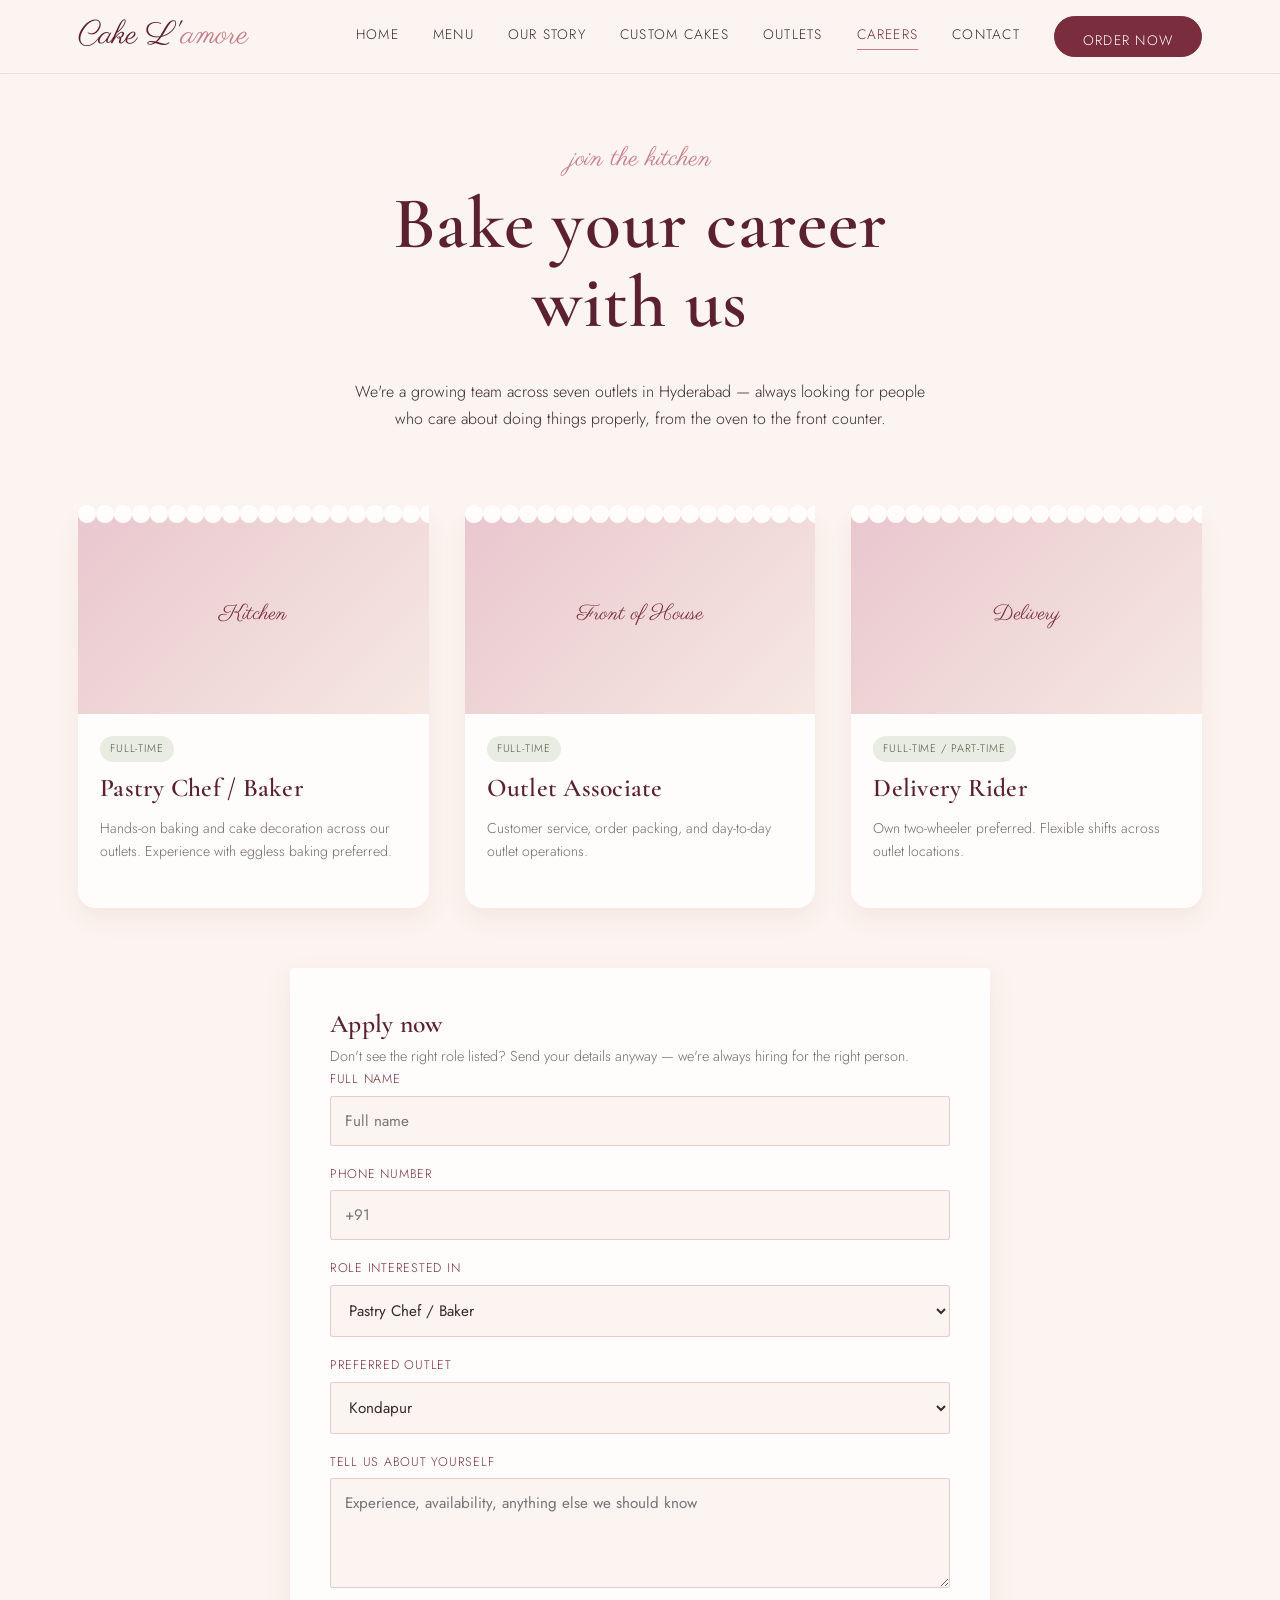
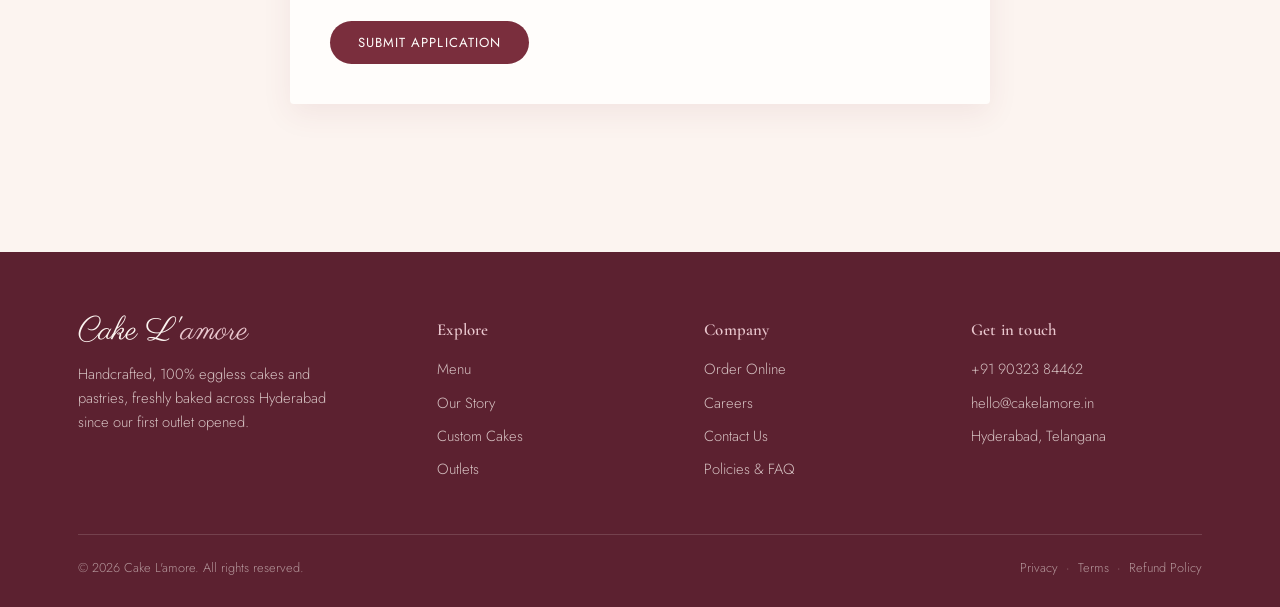
==== careers.html @ 60b2424f "Add files via upload" ====
<!DOCTYPE html>
<html lang="en">
<head>
<meta charset="UTF-8">
<meta name="viewport" content="width=device-width, initial-scale=1.0">
<title>Careers — Cake L'amore</title>
<meta name="description" content="Join the Cake L'amore team — open roles across our Hyderabad bakery outlets.">
<link rel="stylesheet" href="style.css">
</head>
<body data-page="careers">

<div id="loader" aria-hidden="true">
  <svg viewBox="0 0 300 100" xmlns="http://www.w3.org/2000/svg">
    <path d="M20,70 Q40,20 70,60 Q90,90 110,50 Q130,15 160,55 Q185,85 210,45 Q235,15 260,55" />
  </svg>
</div>

<header class="site">
  <div class="nav-inner">
    <a href="index.html" class="wordmark">Cake L'<span>amore</span></a>
    <nav class="links">
      <a href="index.html" data-nav="home">Home</a>
      <a href="menu.html" data-nav="menu">Menu</a>
      <a href="our-story.html" data-nav="story">Our Story</a>
      <a href="custom-cakes.html" data-nav="custom">Custom Cakes</a>
      <a href="outlets.html" data-nav="outlets">Outlets</a>
      <a href="careers.html" data-nav="careers">Careers</a>
      <a href="contact.html" data-nav="contact">Contact</a>
      <a href="order.html" class="btn solid">Order Now</a>
    </nav>
    <button class="hamburger" aria-label="Menu"><span></span><span></span><span></span></button>
  </div>
</header>

<section style="padding-top:64px;padding-bottom:20px">
  <div class="container section-head reveal">
    <span class="eyebrow">join the kitchen</span>
    <h1>Bake your career with us</h1>
    <p>We're a growing team across seven outlets in Hyderabad — always looking for people who care about doing things properly, from the oven to the front counter.</p>
  </div>
</section>

<section style="padding-top:10px">
  <div class="container">
    <div class="grid">

      <article class="card reveal">
        <div class="thumb">Kitchen</div>
        <div class="body">
          <span class="tag">Full-time</span>
          <h3>Pastry Chef / Baker</h3>
          <p style="font-size:.88rem;color:rgba(58,42,46,.7)">Hands-on baking and cake decoration across our outlets. Experience with eggless baking preferred.</p>
        </div>
      </article>

      <article class="card reveal">
        <div class="thumb">Front of House</div>
        <div class="body">
          <span class="tag">Full-time</span>
          <h3>Outlet Associate</h3>
          <p style="font-size:.88rem;color:rgba(58,42,46,.7)">Customer service, order packing, and day-to-day outlet operations.</p>
        </div>
      </article>

      <article class="card reveal">
        <div class="thumb">Delivery</div>
        <div class="body">
          <span class="tag">Full-time / Part-time</span>
          <h3>Delivery Rider</h3>
          <p style="font-size:.88rem;color:rgba(58,42,46,.7)">Own two-wheeler preferred. Flexible shifts across outlet locations.</p>
        </div>
      </article>

    </div>

    <div class="form-box reveal" style="margin-top:60px;max-width:700px;margin-left:auto;margin-right:auto">
      <h3 style="margin-bottom:6px">Apply now</h3>
      <p style="font-size:.9rem;color:rgba(58,42,46,.7);margin-bottom:0">Don't see the right role listed? Send your details anyway — we're always hiring for the right person.</p>
      <form data-demo-form>
        <label for="aname">Full Name</label>
        <input id="aname" type="text" required placeholder="Full name">

        <label for="aphone">Phone Number</label>
        <input id="aphone" type="tel" required placeholder="+91">

        <label for="arole">Role Interested In</label>
        <select id="arole">
          <option>Pastry Chef / Baker</option>
          <option>Outlet Associate</option>
          <option>Delivery Rider</option>
          <option>Other</option>
        </select>

        <label for="aoutlet">Preferred Outlet</label>
        <select id="aoutlet">
          <option>Kondapur</option>
          <option>Himayath Nagar</option>
          <option>Jubilee Hills</option>
          <option>Nizampet</option>
          <option>LB Nagar</option>
          <option>Secunderabad</option>
          <option>Manikonda / Narsingi</option>
          <option>Any</option>
        </select>

        <label for="anote">Tell us about yourself</label>
        <textarea id="anote" placeholder="Experience, availability, anything else we should know"></textarea>

        <button type="submit" class="btn solid" style="margin-top:24px;border:none;cursor:pointer">Submit Application</button>
        <p class="form-success" style="display:none;color:var(--wine);margin-top:16px">Thanks! Our team will review your application and reach out if it's a fit.</p>
      </form>
    </div>
  </div>
</section>

<footer class="site">
  <div class="container">
    <div class="foot-grid">
      <div>
        <div class="wordmark">Cake L'<span>amore</span></div>
        <p style="margin-top:14px;max-width:260px">Handcrafted, 100% eggless cakes and pastries, freshly baked across Hyderabad since our first outlet opened.</p>
      </div>
      <div>
        <h4>Explore</h4>
        <a href="menu.html">Menu</a>
        <a href="our-story.html">Our Story</a>
        <a href="custom-cakes.html">Custom Cakes</a>
        <a href="outlets.html">Outlets</a>
      </div>
      <div>
        <h4>Company</h4>
        <a href="order.html">Order Online</a>
        <a href="careers.html">Careers</a>
        <a href="contact.html">Contact Us</a>
        <a href="policies.html">Policies &amp; FAQ</a>
      </div>
      <div>
        <h4>Get in touch</h4>
        <a href="tel:+919032384462">+91 90323 84462</a>
        <a href="mailto:hello@cakelamore.in">hello@cakelamore.in</a>
        <p>Hyderabad, Telangana</p>
      </div>
    </div>
    <div class="foot-bottom">
      <span>© 2026 Cake L'amore. All rights reserved.</span>
      <span><a href="policies.html">Privacy</a> &nbsp;·&nbsp; <a href="policies.html">Terms</a> &nbsp;·&nbsp; <a href="policies.html">Refund Policy</a></span>
    </div>
  </div>
</footer>
<script src="script.js"></script>
</body>
</html>
---- style.css ----
/* ===================================================================
   CAKE L'AMORE — shared stylesheet
   Design language: French patisserie, soft pastel, restrained motion
=================================================================== */

@import url('https://fonts.googleapis.com/css2?family=Cormorant+Garamond:ital,wght@0,400;0,500;0,600;0,700;1,500;1,600&family=Parisienne&family=Jost:wght@300;400;500;600&display=swap');

:root{
  --cream:        #FCF4F0;
  --cream-deep:    #F6E8E2;
  --rose:          #C77B8C;
  --rose-soft:     #E9C7CE;
  --wine:          #7A2E3D;
  --wine-deep:     #5C2130;
  --ink:           #3A2A2E;
  --gold:          #C9A15D;
  --sage:          #A8B89A;
  --white:         #FFFDFB;

  --display: 'Cormorant Garamond', serif;
  --script:  'Parisienne', cursive;
  --body:    'Jost', sans-serif;

  --max: 1180px;
  --radius: 4px;
  --ease: cubic-bezier(.4,.05,.2,1);
}

*,*::before,*::after{ box-sizing:border-box; }
html{ scroll-behavior:smooth; }
body{
  margin:0;
  background:var(--cream);
  color:var(--ink);
  font-family:var(--body);
  font-weight:300;
  line-height:1.65;
  -webkit-font-smoothing:antialiased;
}
img{ max-width:100%; display:block; }
a{ color:inherit; text-decoration:none; }
h1,h2,h3,h4{
  font-family:var(--display);
  font-weight:600;
  color:var(--wine-deep);
  margin:0 0 .5em;
  letter-spacing:.01em;
}
h1{ font-size:clamp(2.6rem,6vw,4.6rem); font-weight:600; line-height:1.08; }
h2{ font-size:clamp(1.9rem,4vw,2.8rem); line-height:1.15; }
h3{ font-size:clamp(1.3rem,2.4vw,1.6rem); line-height:1.25; }
p{ margin:0 0 1em; }
.container{ max-width:var(--max); margin:0 auto; padding:0 28px; }

::selection{ background:var(--rose-soft); color:var(--wine-deep); }
:focus-visible{ outline:2px solid var(--wine); outline-offset:3px; }

/* ---------- eyebrow / script label ---------- */
.eyebrow{
  font-family:var(--script);
  font-size:1.6rem;
  color:var(--rose);
  display:inline-block;
  margin-bottom:.15em;
}

/* ---------- loader ---------- */
#loader{
  position:fixed; inset:0; z-index:999;
  background:var(--cream);
  display:flex; align-items:center; justify-content:center;
  transition:opacity .6s var(--ease), visibility .6s var(--ease);
}
#loader svg{ width:220px; height:auto; }
#loader path{
  fill:none; stroke:var(--gold); stroke-width:2;
  stroke-dasharray:600; stroke-dashoffset:600;
  animation:draw 1.1s var(--ease) forwards;
}
@keyframes draw{ to{ stroke-dashoffset:0; } }
#loader.hide{ opacity:0; visibility:hidden; }
@media (prefers-reduced-motion:reduce){
  #loader{ display:none !important; }
}

/* ---------- header ---------- */
header.site{
  position:sticky; top:0; z-index:100;
  background:rgba(252,244,240,.92);
  backdrop-filter:blur(6px);
  border-bottom:1px solid rgba(122,46,61,.1);
}
.nav-inner{
  max-width:var(--max); margin:0 auto; padding:16px 28px;
  display:flex; align-items:center; justify-content:space-between;
}
.wordmark{
  font-family:var(--script);
  font-size:2rem;
  color:var(--wine-deep);
  line-height:1;
}
.wordmark span{ color:var(--rose); }
nav.links{ display:flex; gap:34px; align-items:center; }
nav.links a{
  font-size:.86rem; letter-spacing:.09em; text-transform:uppercase;
  color:var(--ink); position:relative; padding-bottom:4px;
}
nav.links a::after{
  content:''; position:absolute; left:0; bottom:0; width:0; height:1px;
  background:var(--rose); transition:width .35s var(--ease);
}
nav.links a:hover::after, nav.links a.active::after{ width:100%; }
nav.links a.active{ color:var(--wine); }
.btn{
  display:inline-block; padding:12px 28px;
  font-family:var(--body); font-size:.82rem; letter-spacing:.08em; text-transform:uppercase;
  border:1.5px solid var(--wine); border-radius:100px;
  color:var(--wine); position:relative; overflow:hidden;
  transition:color .4s var(--ease);
}
.btn::before{
  content:''; position:absolute; inset:0; background:var(--wine);
  transform:scaleX(0); transform-origin:left; transition:transform .4s var(--ease); z-index:-1;
}
.btn:hover{ color:var(--white); }
.btn:hover::before{ transform:scaleX(1); }
.btn.solid{ background:var(--wine); color:var(--white); }
.btn.solid::before{ background:var(--wine-deep); }
.btn.gold{ border-color:var(--gold); color:var(--wine-deep); }
.btn.gold::before{ background:var(--gold); }
.btn.gold:hover{ color:var(--wine-deep); }

.hamburger{ display:none; flex-direction:column; gap:5px; cursor:pointer; background:none; border:none; }
.hamburger span{ width:24px; height:1.5px; background:var(--ink); display:block; }

/* ---------- hero ---------- */
.hero{
  min-height:88vh; display:flex; align-items:center; position:relative;
  background:linear-gradient(180deg, var(--cream) 0%, var(--cream-deep) 100%);
  overflow:hidden;
}
.hero .container{ position:relative; z-index:2; text-align:center; }
.hero .wordmark-hero{
  font-family:var(--script); color:var(--wine-deep);
  font-size:clamp(3rem,9vw,6.5rem); line-height:1.05;
}
.hero p.lede{
  font-family:var(--display); font-style:italic; font-size:1.3rem;
  color:var(--ink); max-width:520px; margin:18px auto 34px;
}
.hero-cta{ display:flex; gap:18px; justify-content:center; flex-wrap:wrap; }
.hero-blob{
  position:absolute; border-radius:50%; filter:blur(60px); opacity:.35; z-index:1;
}
.hero-blob.a{ width:340px; height:340px; background:var(--rose-soft); top:-60px; left:-80px; }
.hero-blob.b{ width:280px; height:280px; background:var(--sage); bottom:-80px; right:-60px; opacity:.25; }

/* ---------- swirl divider (signature element) ---------- */
.swirl{ display:flex; justify-content:center; margin:6px 0 10px; }
.swirl svg{ width:180px; height:36px; overflow:visible; }
.swirl path{
  fill:none; stroke:var(--rose); stroke-width:2; stroke-linecap:round;
  stroke-dasharray:400; stroke-dashoffset:400;
  transition:stroke-dashoffset 1.1s var(--ease);
}
.swirl.in-view path{ stroke-dashoffset:0; }

/* ---------- sections ---------- */
section{ padding:88px 0; }
.section-head{ text-align:center; max-width:640px; margin:0 auto 52px; }
.reveal{ opacity:0; transform:translateY(26px); transition:opacity .8s var(--ease), transform .8s var(--ease); }
.reveal.in-view{ opacity:1; transform:none; }

/* ---------- cards / grid ---------- */
.grid{ display:grid; grid-template-columns:repeat(3,1fr); gap:36px; }
.card{
  position:relative; background:var(--white); border-radius:2px 2px 18px 18px;
  padding-bottom:8px; box-shadow:0 10px 26px rgba(122,46,61,.07);
  transition:transform .45s var(--ease), box-shadow .45s var(--ease);
}
.card::before{
  content:''; position:absolute; top:-9px; left:0; right:0; height:18px;
  background-image:radial-gradient(circle at 9px 9px, var(--white) 8.5px, transparent 9.5px);
  background-size:18px 18px; background-repeat:repeat-x;
}
.card:hover{ transform:translateY(-8px); box-shadow:0 22px 40px rgba(122,46,61,.16); }
.card .thumb{
  height:200px; background:linear-gradient(135deg,var(--rose-soft),var(--cream-deep));
  display:flex; align-items:center; justify-content:center;
  font-family:var(--script); color:var(--wine); font-size:1.3rem; text-align:center; padding:10px;
  overflow:hidden;
}
.card .thumb img{ width:100%; height:100%; object-fit:cover; transition:transform .6s var(--ease); }
.card:hover .thumb img{ transform:scale(1.08); }
.card .body{ padding:20px 22px 22px; }
.tag{
  display:inline-block; font-size:.68rem; letter-spacing:.08em; text-transform:uppercase;
  background:rgba(168,184,154,.25); color:#4b5c40; padding:4px 10px; border-radius:100px; margin-bottom:10px;
}
.price{ font-family:var(--display); font-weight:600; color:var(--wine); font-size:1.15rem; }

/* ---------- footer ---------- */
footer.site{ background:var(--wine-deep); color:var(--cream); padding:64px 0 28px; margin-top:60px; }
footer.site .wordmark{ color:var(--cream); }
footer.site .wordmark span{ color:var(--rose-soft); }
.foot-grid{ display:grid; grid-template-columns:1.4fr 1fr 1fr 1fr; gap:36px; margin-bottom:44px; }
.foot-grid h4{ color:var(--rose-soft); font-size:1.05rem; margin-bottom:14px; }
.foot-grid a, .foot-grid p{ color:rgba(252,244,240,.75); font-size:.92rem; display:block; margin-bottom:9px; }
.foot-grid a:hover{ color:var(--gold); }
.foot-bottom{
  border-top:1px solid rgba(252,244,240,.15); padding-top:22px;
  display:flex; justify-content:space-between; flex-wrap:wrap; gap:10px;
  font-size:.8rem; color:rgba(252,244,240,.55);
}

/* ---------- forms ---------- */
.form-box{ background:var(--white); border-radius:4px; padding:40px; box-shadow:0 10px 30px rgba(122,46,61,.08); }
label{ display:block; font-size:.78rem; letter-spacing:.06em; text-transform:uppercase; color:var(--wine); margin:18px 0 6px; }
label:first-child{ margin-top:0; }
input, select, textarea{
  width:100%; padding:13px 14px; font-family:var(--body); font-size:.95rem;
  border:1px solid rgba(122,46,61,.2); border-radius:3px; background:var(--cream);
  color:var(--ink); transition:border-color .3s var(--ease);
}
input:focus, select:focus, textarea:focus{ border-color:var(--rose); outline:none; }
textarea{ resize:vertical; min-height:110px; }
.form-note{ font-size:.82rem; color:rgba(58,42,46,.6); margin-top:16px; }

/* ---------- timeline (Our Story) ---------- */
.timeline{ position:relative; max-width:760px; margin:0 auto; }
.timeline::before{ content:''; position:absolute; left:18px; top:0; bottom:0; width:1px; background:rgba(122,46,61,.2); }
.t-item{ position:relative; padding-left:56px; margin-bottom:48px; }
.t-item::before{
  content:''; position:absolute; left:11px; top:4px; width:15px; height:15px; border-radius:50%;
  background:var(--rose); border:3px solid var(--cream);
  box-shadow:0 0 0 1px var(--rose);
}
.t-year{ font-family:var(--display); font-style:italic; color:var(--rose); font-size:1.1rem; }

/* ---------- accordion (Policies) ---------- */
.accordion-item{ border-bottom:1px solid rgba(122,46,61,.15); }
.accordion-item h3{ margin:0; }
.accordion-item button{
  width:100%; text-align:left; background:none; border:none; cursor:pointer;
  padding:26px 4px; display:flex; justify-content:space-between; align-items:center;
  font-family:var(--display); font-size:1.3rem; color:var(--wine-deep); font-weight:600;
}
.accordion-item .plus{ font-size:1.6rem; color:var(--rose); transition:transform .35s var(--ease); }
.accordion-item.open .plus{ transform:rotate(45deg); }
.accordion-body{ max-height:0; overflow:hidden; transition:max-height .5s var(--ease); }
.accordion-body div{ padding:0 4px 26px; color:rgba(58,42,46,.85); font-size:.95rem; }
.accordion-body ul{ padding-left:20px; }
.accordion-body li{ margin-bottom:8px; }

/* ---------- outlets ---------- */
.outlet-card{
  background:var(--white); border-radius:4px; padding:26px 28px; box-shadow:0 8px 22px rgba(122,46,61,.06);
  display:flex; justify-content:space-between; gap:20px; flex-wrap:wrap; align-items:flex-start;
}
.outlet-card + .outlet-card{ margin-top:18px; }
.outlet-card h3{ margin-bottom:6px; }
.outlet-card .meta{ font-size:.88rem; color:rgba(58,42,46,.7); }
.outlet-card .meta strong{ color:var(--wine); }

/* ---------- order-partner cards ---------- */
.partner-grid{ display:grid; grid-template-columns:repeat(3,1fr); gap:28px; }
.partner-card{
  background:var(--white); border-radius:4px; padding:36px 28px; text-align:center;
  box-shadow:0 10px 26px rgba(122,46,61,.07); transition:transform .4s var(--ease);
}
.partner-card:hover{ transform:translateY(-6px); }
.partner-card .icon{
  width:58px; height:58px; margin:0 auto 18px; border-radius:50%;
  background:var(--rose-soft); display:flex; align-items:center; justify-content:center;
  font-family:var(--script); font-size:1.5rem; color:var(--wine-deep);
}

/* ---------- utility banners ---------- */
.banner{
  background:var(--rose-soft); border-radius:4px; padding:44px; text-align:center;
  margin:70px auto 0; max-width:900px;
}
.banner h3{ margin-bottom:10px; }

/* ---------- responsive ---------- */
@media (max-width:960px){
  .grid{ grid-template-columns:repeat(2,1fr); }
  .foot-grid{ grid-template-columns:1fr 1fr; }
  .partner-grid{ grid-template-columns:1fr; }
}
@media (max-width:720px){
  nav.links{
    position:fixed; top:64px; left:0; right:0; background:var(--cream);
    flex-direction:column; padding:24px 28px; gap:20px;
    transform:translateY(-120%); transition:transform .4s var(--ease);
    border-bottom:1px solid rgba(122,46,61,.1);
  }
  nav.links.open{ transform:translateY(0); }
  .hamburger{ display:flex; }
  .grid{ grid-template-columns:1fr; }
  .foot-grid{ grid-template-columns:1fr 1fr; }
  .outlet-card{ flex-direction:column; }
}
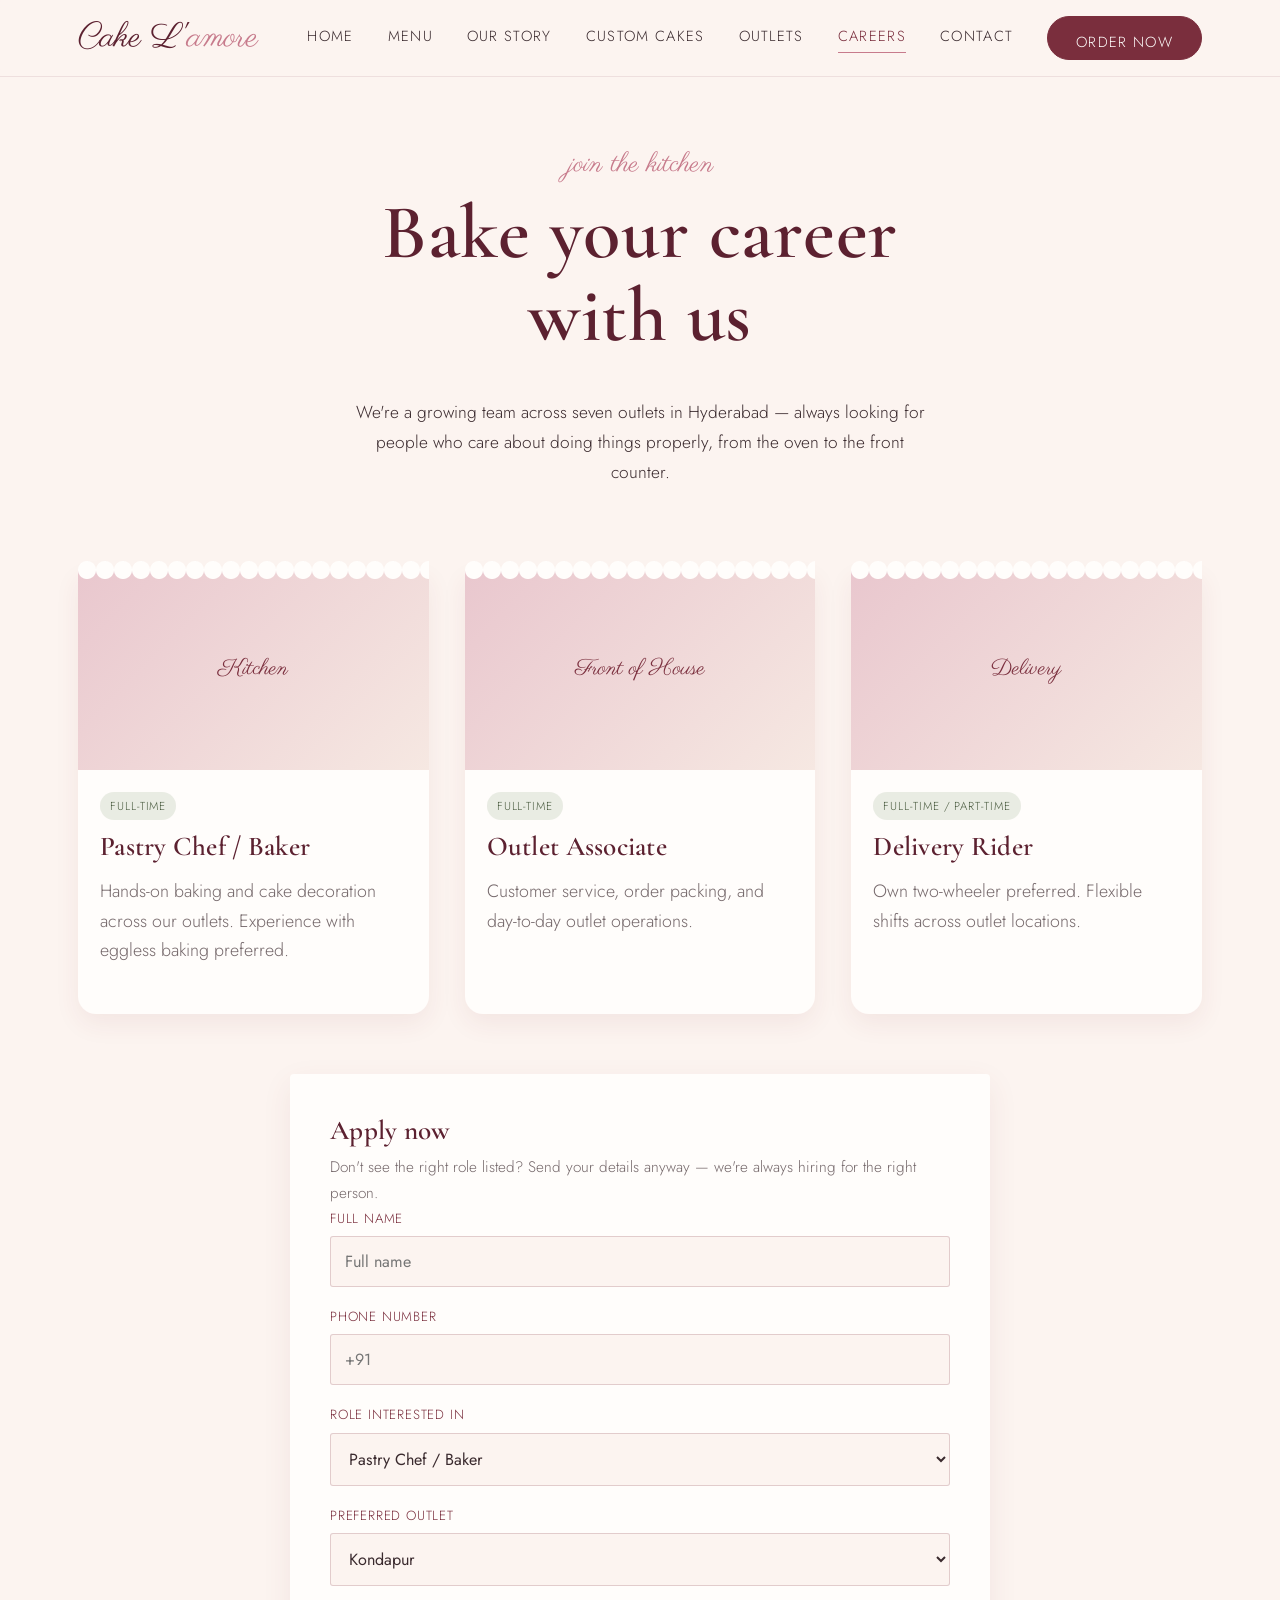
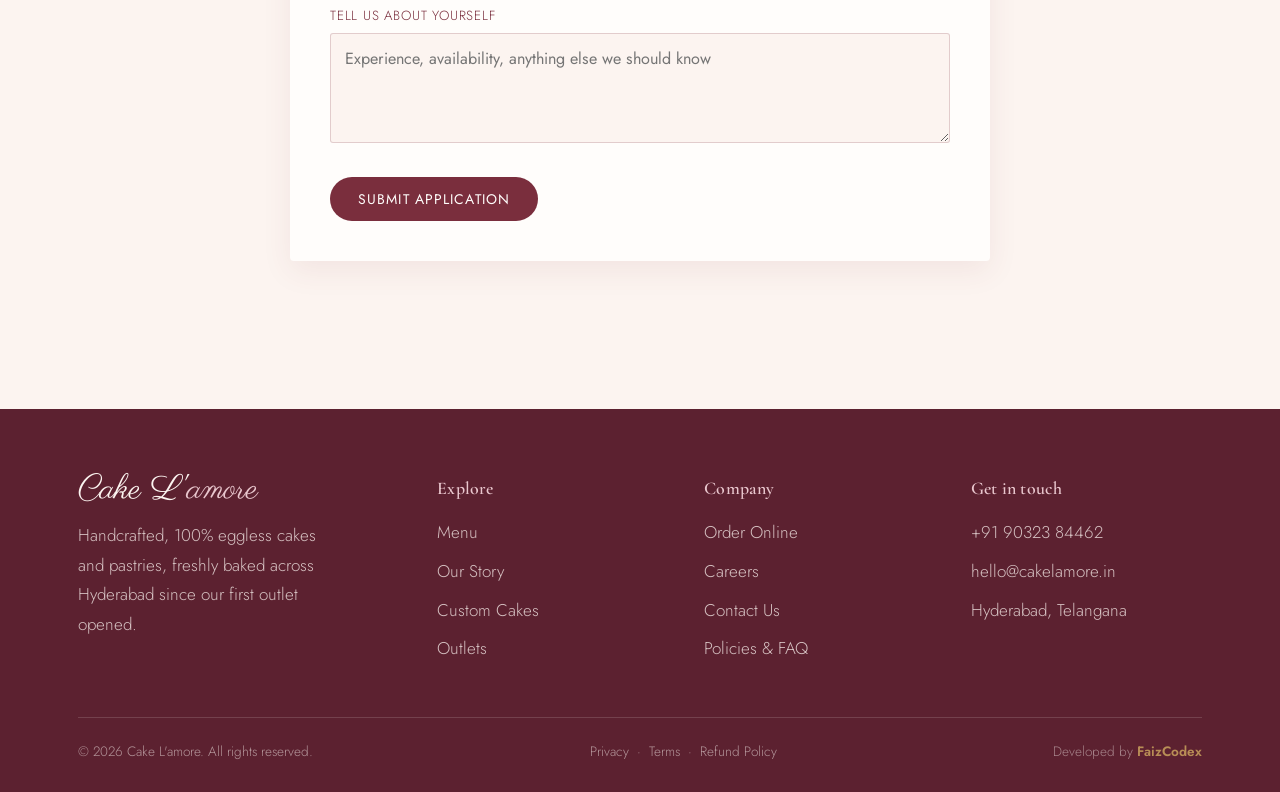
==== commit d0502015: "Add files via upload" ====
--- a/careers.html
+++ b/careers.html
@@ -144,6 +144,7 @@
     <div class="foot-bottom">
       <span>© 2026 Cake L'amore. All rights reserved.</span>
       <span><a href="policies.html">Privacy</a> &nbsp;·&nbsp; <a href="policies.html">Terms</a> &nbsp;·&nbsp; <a href="policies.html">Refund Policy</a></span>
+      <span class="dev-credit">Developed by <a href="https://www.faizcodex.com" target="_blank" rel="noopener">FaizCodex</a></span>
     </div>
   </div>
 </footer>
--- a/style.css
+++ b/style.css
@@ -302,3 +302,124 @@
   .foot-grid{ grid-template-columns:1fr 1fr; }
   .outlet-card{ flex-direction:column; }
 }
+
+/* ===================================================================
+   MOBILE RESPONSIVENESS + READABILITY FIXES
+=================================================================== */
+
+/* Boost base readability on phones — scales every rem-based size site-wide */
+@media (max-width:640px){
+  html{ font-size:17px; }
+  section{ padding:56px 0; }
+  .hero{ min-height:auto; padding:110px 0 64px; }
+  .container{ padding:0 22px; }
+  .section-head{ margin-bottom:38px; }
+}
+@media (max-width:400px){
+  .container{ padding:0 18px; }
+}
+
+/* Force any inline two-column layout (hero/story image blocks, contact page)
+   to stack — picture above, text below, or vice versa, never side-by-side */
+@media (max-width:760px){
+  [style*="grid-template-columns:1fr 1fr"],
+  [style*="grid-template-columns:1fr 1.2fr"]{
+    grid-template-columns:1fr !important;
+    gap:26px !important;
+  }
+  /* shrink the fixed-height image/illustration blocks so they don't
+     dominate the screen once stacked on a narrow phone */
+  [style*="height:340px"],
+  [style*="height:320px"]{
+    height:220px !important;
+  }
+}
+
+/* Contact page + any split layout: make sure children never force
+   the row wider than the viewport (this was the "shifting width" bug) */
+@media (max-width:760px){
+  .container > [style*="grid-template-columns"],
+  section > .container [style*="grid-template-columns"]{
+    width:100%;
+    max-width:100%;
+  }
+  .form-box{ padding:28px 22px; }
+}
+
+/* Prevent any element from causing horizontal scroll/shift on mobile */
+@media (max-width:760px){
+  html, body{ overflow-x:hidden; }
+  img{ max-width:100%; height:auto; }
+  .card .thumb img{ height:100%; }
+}
+
+/* Touch-friendlier nav + slightly larger small print for on-phone reading */
+@media (max-width:720px){
+  nav.links a{ font-size:1rem; padding:6px 0; }
+  .foot-grid a, .foot-grid p{ font-size:1rem; }
+  .outlet-card .meta{ font-size:.95rem; }
+  .accordion-body div{ font-size:1rem; }
+}
+
+/* Card/description copy was set quite small (.88–.9rem) — bump for mobile legibility */
+@media (max-width:640px){
+  [style*="font-size:.88rem"],
+  [style*="font-size:.9rem"]{
+    font-size:1rem !important;
+    line-height:1.6 !important;
+  }
+}
+
+/* ===================================================================
+   READABILITY PASS — larger base type across ALL devices, not just mobile
+=================================================================== */
+
+/* Raise the root size so every rem-based element (headings, buttons,
+   paragraphs, nav, forms) reads larger everywhere — desktop and mobile */
+html{ font-size:17px; }
+
+/* Body copy line-height a touch more open for comfortable reading */
+body{ line-height:1.75; }
+p{ font-size:1.02rem; }
+
+/* Every small "meta/description" text baked in as inline styles across
+   cards, timeline, outlets, careers, policies — bump them all up together */
+[style*="font-size:.82rem"],
+[style*="font-size:.85rem"],
+[style*="font-size:.86rem"],
+[style*="font-size:.88rem"],
+[style*="font-size:.92rem"],
+[style*="font-size:.95rem"]{
+  font-size:1.05rem !important;
+  line-height:1.65 !important;
+}
+
+/* Card descriptions specifically (menu items, bestsellers) */
+.card .body p{ font-size:1.05rem; line-height:1.6; }
+.hero p.lede{ font-size:1.2rem; }
+.outlet-card .meta{ font-size:1rem; }
+.form-note{ font-size:.95rem; }
+.accordion-body div{ font-size:1.02rem; line-height:1.7; }
+.foot-grid a, .foot-grid p{ font-size:1rem; }
+
+/* Push it a little further still on phones, where reading distance is closer
+   and the earlier fix wasn't enough */
+@media (max-width:640px){
+  html{ font-size:18px; }
+  p{ font-size:1.05rem; }
+  .card .body p{ font-size:1.08rem; }
+  [style*="font-size:.82rem"],
+  [style*="font-size:.85rem"],
+  [style*="font-size:.86rem"],
+  [style*="font-size:.88rem"],
+  [style*="font-size:.92rem"],
+  [style*="font-size:.95rem"]{
+    font-size:1.08rem !important;
+    line-height:1.7 !important;
+  }
+}
+
+/* footer developer credit */
+.dev-credit{ opacity:.85; }
+.dev-credit a{ color:var(--gold); font-weight:600; text-decoration:none; }
+.dev-credit a:hover{ text-decoration:underline; }
